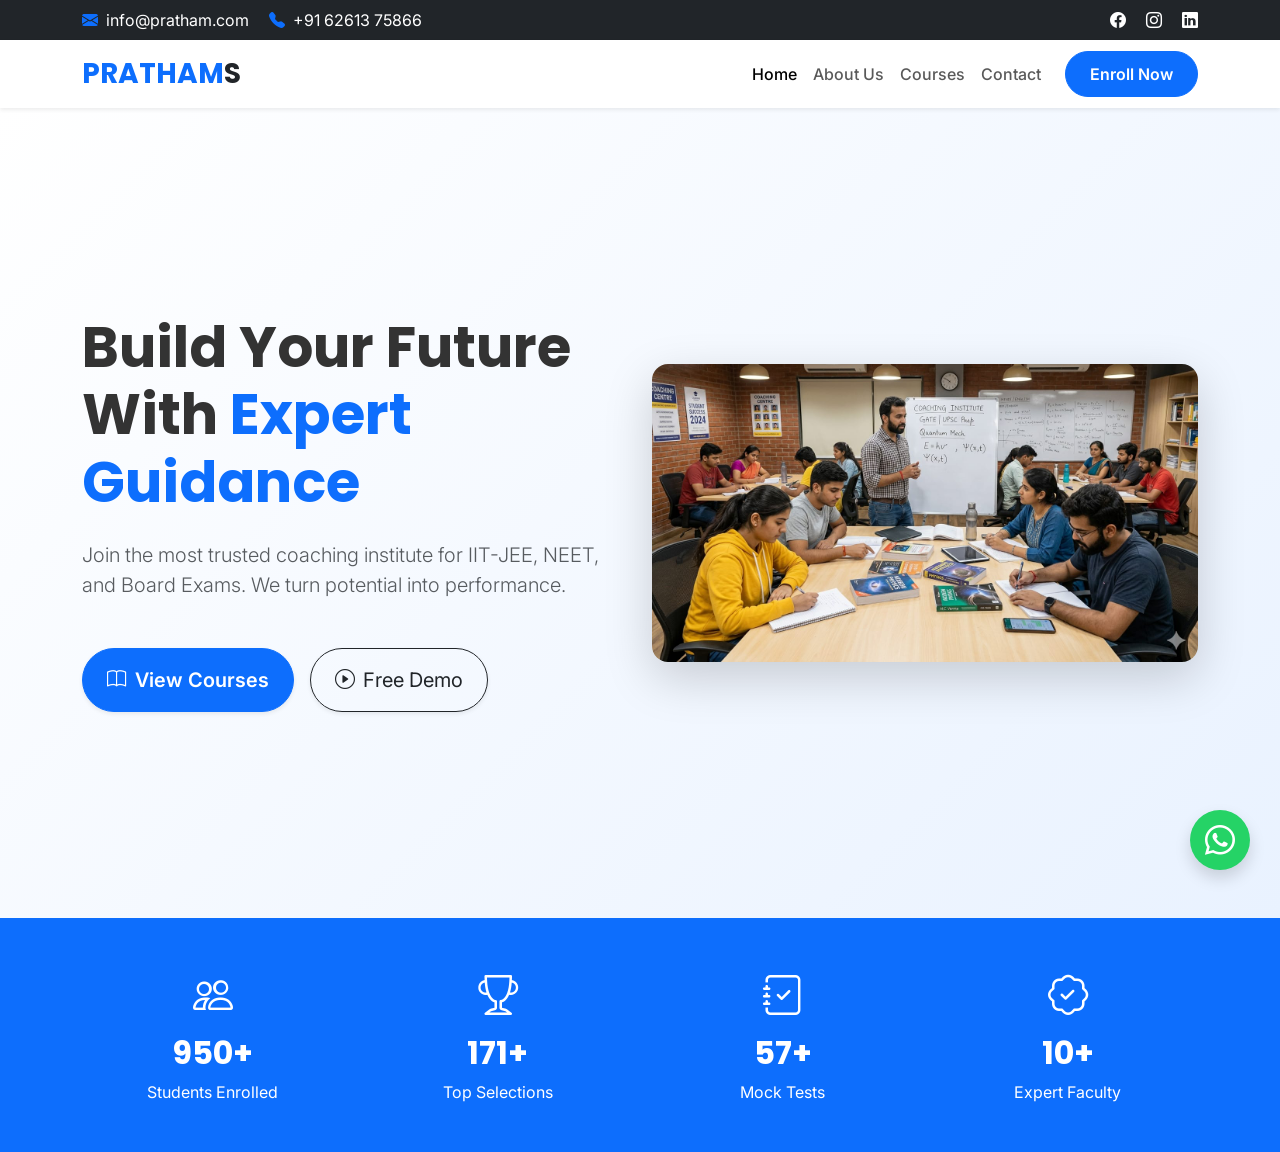
==== index.html @ e1fd83d7 "Add files via upload" ====
<!DOCTYPE html>
<html lang="en">

<head>
    <meta charset="UTF-8">
    <meta name="viewport" content="width=device-width, initial-scale=1.0">
    <title>EduExcel | Premier Coaching Institute for JEE, NEET & Foundation</title>
    <link href="https://cdn.jsdelivr.net/npm/bootstrap@5.3.0/dist/css/bootstrap.min.css" rel="stylesheet">
    <link
        href="https://fonts.googleapis.com/css2?family=Inter:wght@400;600;700&family=Poppins:wght@500;700&display=swap"
        rel="stylesheet">
    <link rel="stylesheet" href="https://cdn.jsdelivr.net/npm/bootstrap-icons@1.11.1/font/bootstrap-icons.css">
    <link href="https://unpkg.com/aos@2.3.1/dist/aos.css" rel="stylesheet">
    <link rel="stylesheet" href="css/style.css">
</head>

<body>

    <div class="top-bar py-2 bg-dark text-white d-none d-lg-block">
        <div class="container d-flex justify-content-between align-items-center">
            <div>
                <span class="me-3"><i class="bi bi-envelope-fill me-2 text-primary"></i>info@pratham.com</span>
                <span><i class="bi bi-telephone-fill me-2 text-primary"></i>+91 62613 75866</span>
            </div>
            <div class="social-links">
                <a href="#" class="text-white me-3"><i class="bi bi-facebook"></i></a>
                <a href="#" class="text-white me-3"><i class="bi bi-instagram"></i></a>
                <a href="#" class="text-white"><i class="bi bi-linkedin"></i></a>
            </div>
        </div>
    </div>

    <nav class="navbar navbar-expand-lg sticky-top bg-white shadow-sm">
        <div class="container">
            <a class="navbar-brand fw-bold text-primary fs-3" href="index.html">PRATHAM<span class="text-dark">S</span></a>
            <button class="navbar-toggler" type="button" data-bs-toggle="collapse" data-bs-target="#navbarNav">
                <span class="navbar-toggler-icon"></span>
            </button>
            <div class="collapse navbar-collapse" id="navbarNav">
                <ul class="navbar-nav ms-auto fw-medium">
                    <li class="nav-item"><a class="nav-link active" href="index.html">Home</a></li>
                    <li class="nav-item"><a class="nav-link" href="about.html">About Us</a></li>
                    <li class="nav-item"><a class="nav-link" href="courses.html">Courses</a></li>
                    <li class="nav-item"><a class="nav-link" href="contact.html">Contact</a></li>
                </ul>
                <button class="btn btn-primary ms-lg-3 rounded-pill px-4" data-bs-toggle="modal"
                    data-bs-target="#enrollModal" href="https://wa.me/916261375866" target="_blank">Enroll Now</button>
            </div>
        </div>
    </nav>

    <section class="hero-section d-flex align-items-center">
        <div class="container">
            <div class="row align-items-center">
                <div class="col-lg-6" data-aos="fade-up">
                    <h1 class="display-4 fw-bold mb-4">Build Your Future With <span class="text-primary">Expert
                            Guidance</span></h1>
                    <p class="lead mb-5 text-muted">Join the most trusted coaching institute for IIT-JEE, NEET, and
                        Board Exams. We turn potential into performance.</p>
                    <div class="d-grid d-md-flex gap-3 justify-content-md-start mt-4">
                        <a href="courses.html" class="btn btn-primary btn-lg rounded-pill px-4 py-3 shadow-sm">
                            <i class="bi bi-book me-2"></i>View Courses
                        </a>
                        <button class="btn btn-outline-dark btn-lg rounded-pill px-4 py-3 shadow-sm"
                            data-bs-toggle="modal" data-bs-target="#enrollModal">
                            <i class="bi bi-play-circle me-2"></i>Free Demo
                        </button>
                    </div>
                </div>
                <div class="col-lg-6 mt-5 mt-lg-0" data-aos="zoom-in">
                    <img src="/assets/WhatsApp Image 2026-04-28 at 18.47.52.jpeg"
                        alt="Student" class="img-fluid rounded-4 shadow-lg">
                </div>
            </div>
        </div>
    </section>

    <section class="stats-section py-5 bg-primary text-white">
        <div class="container">
            <div class="row text-center g-4">
                <div class="col-6 col-md-3">
                    <i class="bi bi-people fs-1 mb-2 d-block"></i>
                    <h2 class="fw-bold counter" data-target="2500">0</h2>
                    <p class="mb-0">Students Enrolled</p>
                </div>
                <div class="col-6 col-md-3">
                    <i class="bi bi-trophy fs-1 mb-2 d-block"></i>
                    <h2 class="fw-bold counter" data-target="450">0</h2>
                    <p class="mb-0">Top Selections</p>
                </div>
                <div class="col-6 col-md-3">
                    <i class="bi bi-journal-check fs-1 mb-2 d-block"></i>
                    <h2 class="fw-bold counter" data-target="150">0</h2>
                    <p class="mb-0">Mock Tests</p>
                </div>
                <div class="col-6 col-md-3">
                    <i class="bi bi-patch-check fs-1 mb-2 d-block"></i>
                    <h2 class="fw-bold counter" data-target="25">0</h2>
                    <p class="mb-0">Expert Faculty</p>
                </div>
            </div>
        </div>
    </section>

    <a href="https://wa.me/916261375866" class="whatsapp-float shadow" target="_blank">
        <i class="bi bi-whatsapp"></i>
    </a>

    <div class="modal fade" id="enrollModal" tabindex="-1">
        <div class="modal-dialog modal-dialog-centered">
            <div class="modal-content border-0 shadow-lg">
                <div class="modal-header bg-primary text-white">
                    <h5 class="modal-title fw-bold">Admission Inquiry</h5>
                    <button type="button" class="btn-close btn-close-white" data-bs-dismiss="modal"></button>
                </div>
                <div class="modal-body p-4">
                    <form id="inquiryForm">
                        <div class="mb-3">
                            <label class="form-label">Full Name</label>
                            <input type="text" class="form-control" required>
                        </div>
                        <div class="mb-3">
                            <label class="form-label">Mobile Number</label>
                            <input type="tel" class="form-control" required>
                        </div>
                        <div class="mb-3">
                            <label class="form-label">Select Course</label>
                            <select class="form-select">
                                <option>IIT-JEE</option>
                                <option>NEET</option>
                                <option>Foundation (8th-10th)</option>
                                <option>Spoken English</option>
                            </select>
                        </div>
                        <button type="submit" class="btn btn-primary w-100 py-2">Submit Request</button>
                    </form>
                </div>
            </div>
        </div>
    </div>

    <script src="https://cdn.jsdelivr.net/npm/bootstrap@5.3.0/dist/js/bootstrap.bundle.min.js"></script>
    <script src="https://unpkg.com/aos@2.3.1/dist/aos.js"></script>
    <script src="js/script.js"></script>
    <script>AOS.init();</script>
</body>

</html>
---- css/style.css ----
:root {
    --primary-color: #0d6efd;
    --dark-color: #1a1a1a;
    --light-bg: #f8f9fa;
    --transition: all 0.3s ease;
}

body {
    font-family: 'Inter', sans-serif;
    color: #333;
    overflow-x: hidden;
}

h1, h2, h3, .navbar-brand {
    font-family: 'Poppins', sans-serif;
}

/* Hero Section */
.hero-section {
    min-height: 90vh;
    background: linear-gradient(135deg, #ffffff 0%, #e9f2ff 100%);
    padding: 80px 0;
}

/* Course Cards */
.course-card {
    border: none;
    border-radius: 15px;
    transition: var(--transition);
    overflow: hidden;
    background: #fff;
}

.course-card:hover {
    transform: translateY(-10px);
    shadow: 0 15px 30px rgba(0,0,0,0.1);
}

/* Floating WhatsApp */
.whatsapp-float {
    position: fixed;
    bottom: 30px;
    right: 30px;
    background-color: #25d366;
    color: #fff;
    width: 60px;
    height: 60px;
    border-radius: 50px;
    text-align: center;
    font-size: 30px;
    line-height: 60px;
    z-index: 1000;
    transition: var(--transition);
}

.whatsapp-float:hover {
    background-color: #128c7e;
    color: #fff;
    transform: scale(1.1);
}

/* Custom Buttons */
.btn-primary {
    padding: 10px 25px;
    font-weight: 600;
}

/* Footer Styling */
footer {
    background-color: var(--dark-color);
    color: #bbb;
    padding: 60px 0 20px;
}

footer h5 {
    color: #fff;
    margin-bottom: 25px;
}

.course-card img{
    height: 200px;
    object-fit: cover;
}
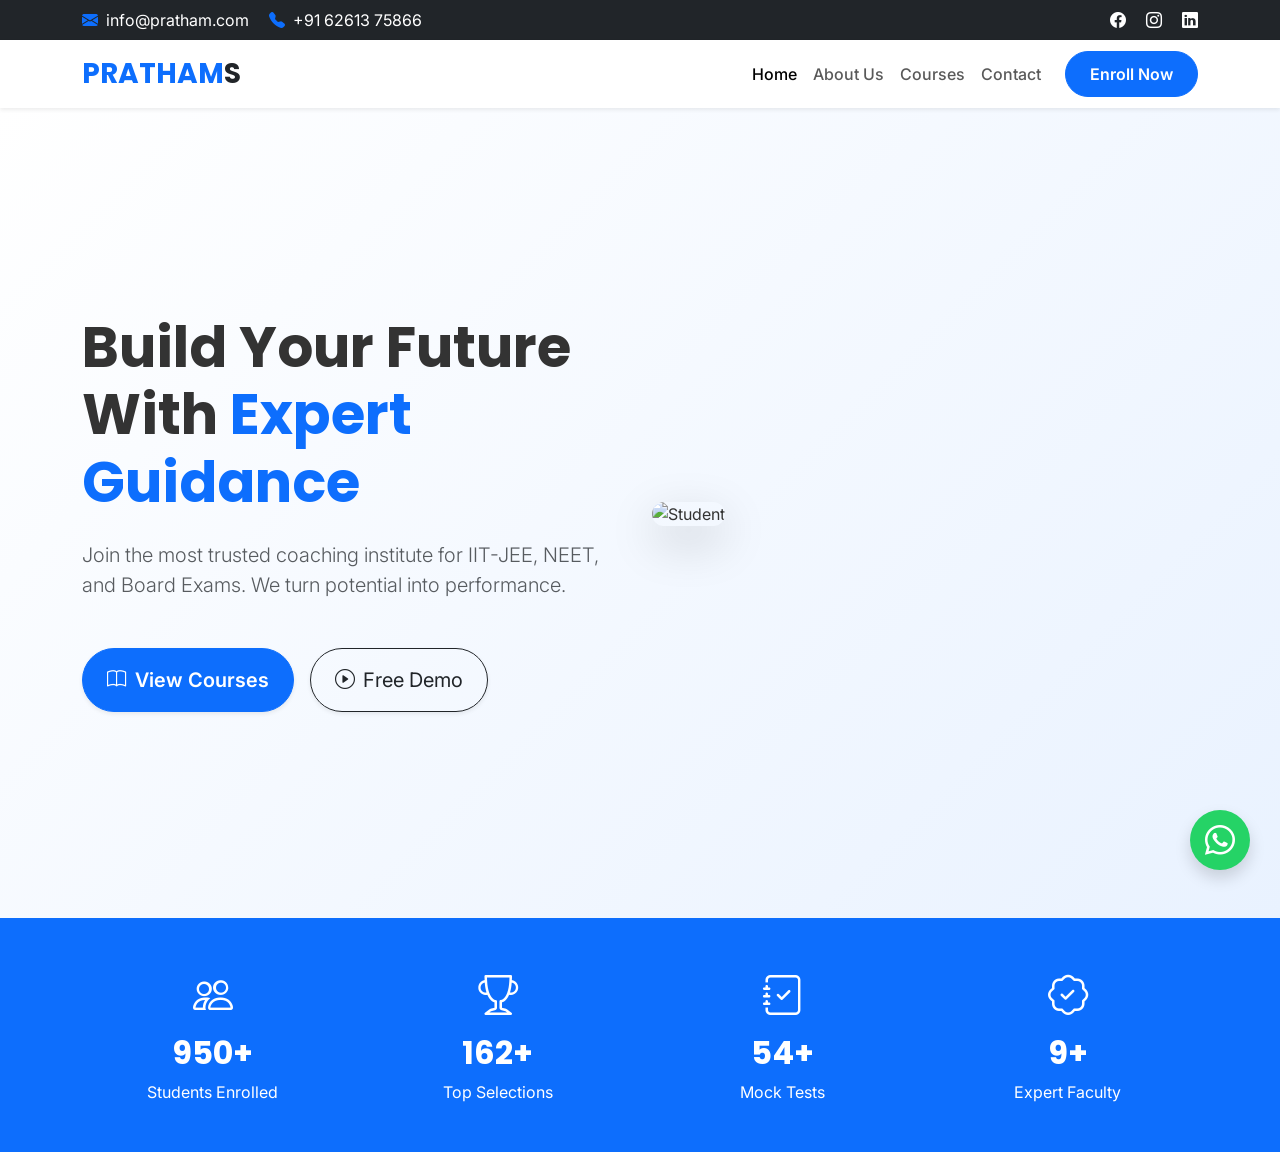
==== commit 30b41bfb: "add images" ====
--- a/index.html
+++ b/index.html
@@ -68,7 +68,7 @@
                     </div>
                 </div>
                 <div class="col-lg-6 mt-5 mt-lg-0" data-aos="zoom-in">
-                    <img src="/assets/WhatsApp Image 2026-04-28 at 18.47.52.jpeg"
+                    <img src="/web/assets/front.jpg"
                         alt="Student" class="img-fluid rounded-4 shadow-lg">
                 </div>
             </div>
